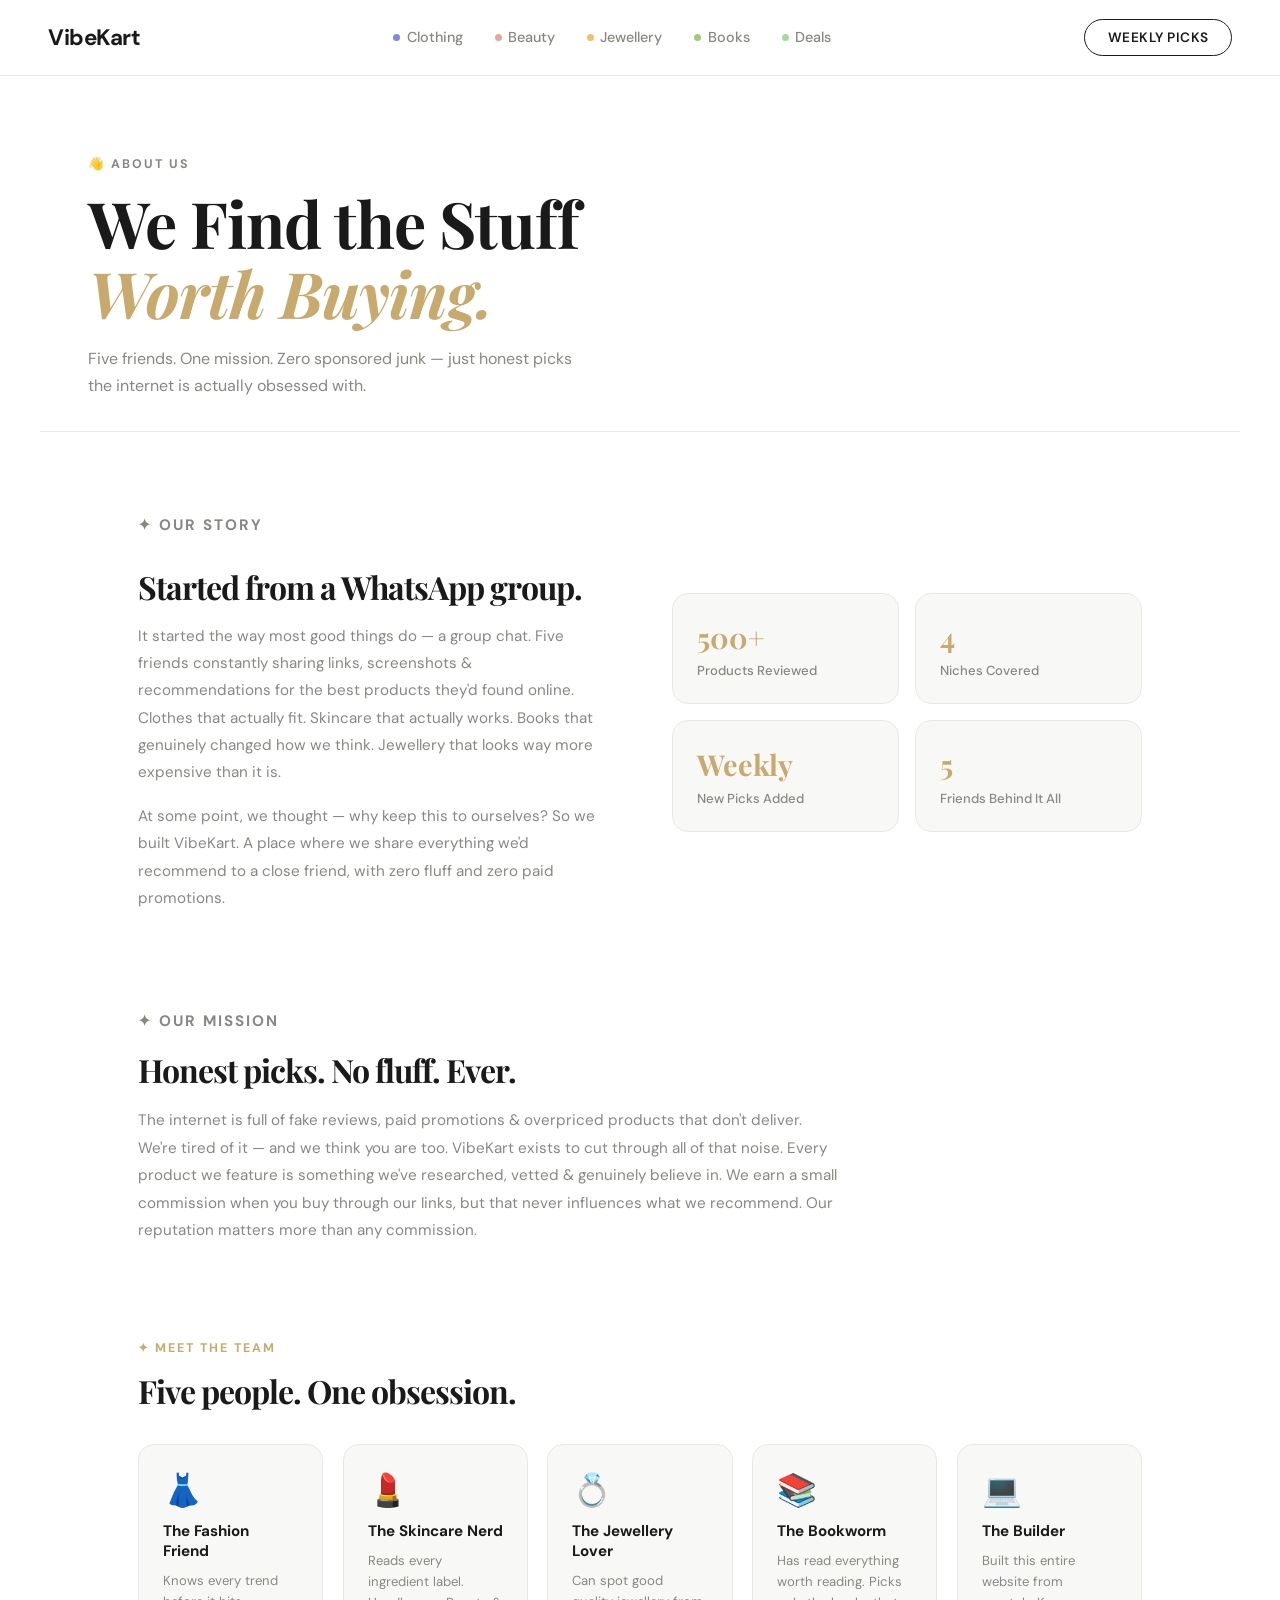
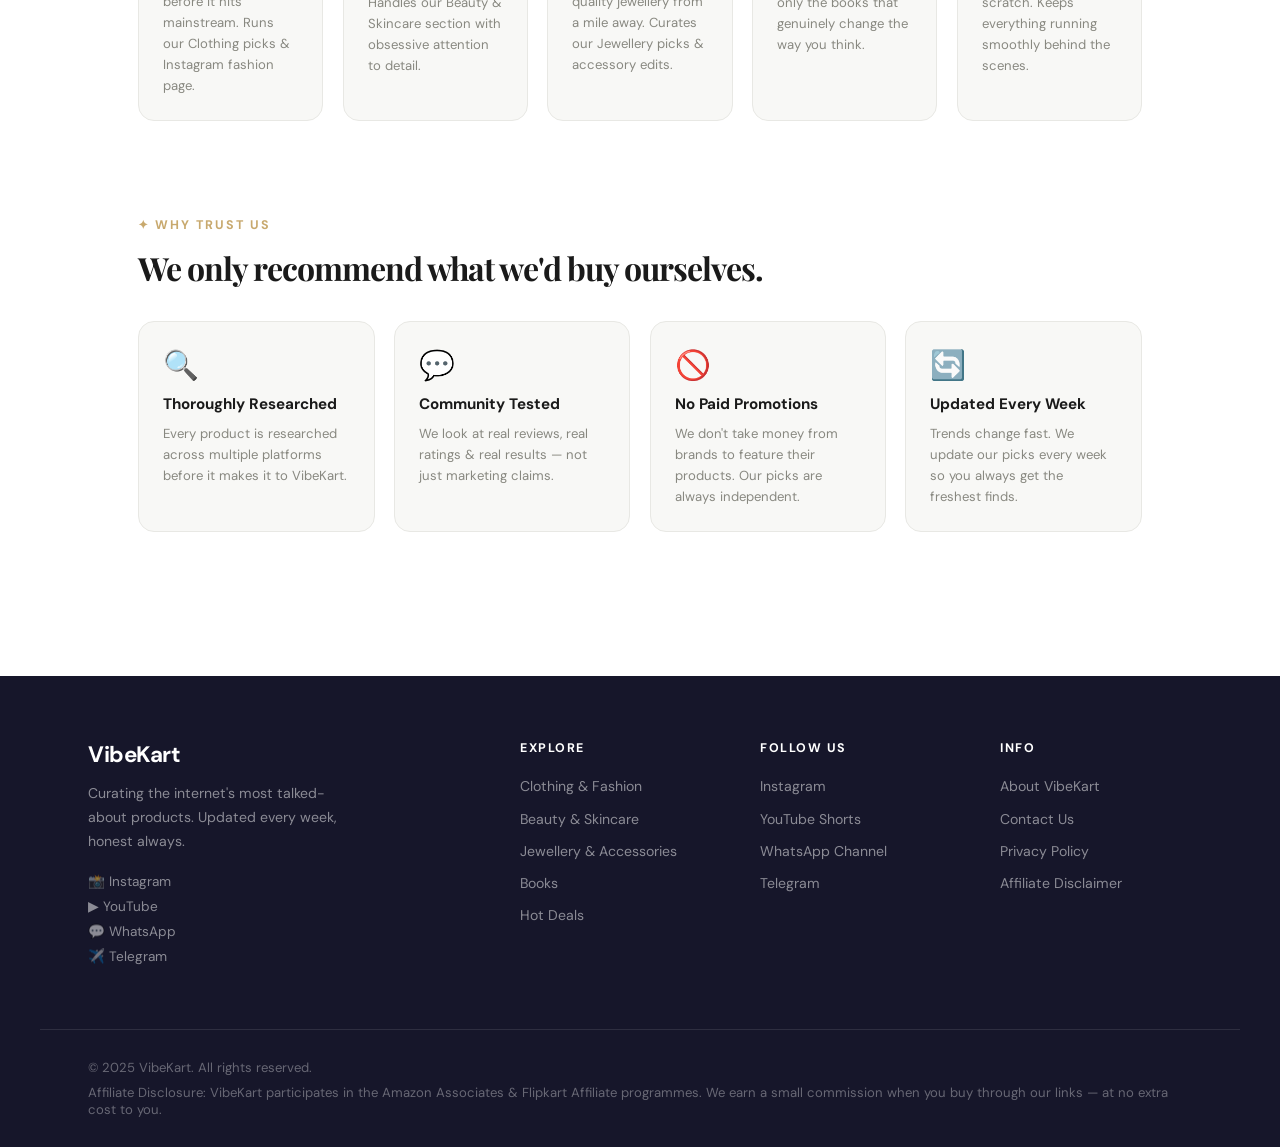
==== about.html @ 8197e255 "Add files via upload" ====
<!DOCTYPE html>
<html lang="en">
<head>
  <meta charset="UTF-8" />
  <meta name="viewport" content="width=device-width, initial-scale=1.0"/>
  <title>About Us – VibeKart</title>
  <link rel="preconnect" href="https://fonts.googleapis.com">
  <link href="https://fonts.googleapis.com/css2?family=Playfair+Display:ital,wght@0,700;1,700&family=DM+Sans:wght@400;500;600&display=swap" rel="stylesheet">
  <link rel="stylesheet" href="style.css" />
</head>
<body>

  <!-- ===== NAVBAR ===== -->
  <nav class="navbar">
    <a href="index.html" class="logo">VibeKart</a>
    <ul class="nav-links">
      <li><a href="clothing.html">Clothing</a></li>
      <li><a href="beauty.html">Beauty</a></li>
      <li><a href="jewellery.html">Jewellery</a></li>
      <li><a href="books.html">Books</a></li>
      <li><a href="deals.html">Deals</a></li>
    </ul>
    <a href="deals.html" class="nav-cta">Weekly Picks</a>
  </nav>
  <!-- ===== END NAVBAR ===== -->

  <!-- ===== PAGE HEADER ===== -->
  <div class="page-header">
    <p class="page-header-tag">👋 About Us</p>
    <h1>We Find the Stuff<br/> <em>Worth Buying.</em></h1>
    <p class="page-header-sub">Five friends. One mission. Zero sponsored junk — just honest picks the internet is actually obsessed with.</p>
  </div>
  <!-- ===== END PAGE HEADER ===== -->

  <!-- ===== ABOUT CONTENT ===== -->
  <section class="about-section">

    <!-- Our Story -->
    <div class="about-block">
      <div class="about-text">
        <p class="about-tag">✦ Our Story</p>
        <h2>Started from a WhatsApp group.</h2>
        <p>It started the way most good things do — a group chat. Five friends constantly sharing links, screenshots & recommendations for the best products they'd found online. Clothes that actually fit. Skincare that actually works. Books that genuinely changed how we think. Jewellery that looks way more expensive than it is.</p>
        <p>At some point, we thought — why keep this to ourselves? So we built VibeKart. A place where we share everything we'd recommend to a close friend, with zero fluff and zero paid promotions.</p>
      </div>
      <div class="about-visual">
        <div class="about-card-stack">
          <div class="about-stat-card">
            <span class="about-stat-num">500+</span>
            <span class="about-stat-label">Products Reviewed</span>
          </div>
          <div class="about-stat-card">
            <span class="about-stat-num">4</span>
            <span class="about-stat-label">Niches Covered</span>
          </div>
          <div class="about-stat-card">
            <span class="about-stat-num">Weekly</span>
            <span class="about-stat-label">New Picks Added</span>
          </div>
          <div class="about-stat-card">
            <span class="about-stat-num">5</span>
            <span class="about-stat-label">Friends Behind It All</span>
          </div>
        </div>
      </div>
    </div>

    <!-- Our Mission -->
    <div class="about-mission">
      <p class="about-tag">✦ Our Mission</p>
      <h2>Honest picks. No fluff. Ever.</h2>
      <p>The internet is full of fake reviews, paid promotions & overpriced products that don't deliver. We're tired of it — and we think you are too. VibeKart exists to cut through all of that noise. Every product we feature is something we've researched, vetted & genuinely believe in. We earn a small commission when you buy through our links, but that never influences what we recommend. Our reputation matters more than any commission.</p>
    </div>

    <!-- Meet the Team -->
    <div class="about-team-section">
      <p class="about-tag">✦ Meet the Team</p>
      <h2>Five people. One obsession.</h2>
      <div class="team-grid">
        <div class="team-card">
          <div class="team-avatar">👗</div>
          <h3>The Fashion Friend</h3>
          <p>Knows every trend before it hits mainstream. Runs our Clothing picks & Instagram fashion page.</p>
        </div>
        <div class="team-card">
          <div class="team-avatar">💄</div>
          <h3>The Skincare Nerd</h3>
          <p>Reads every ingredient label. Handles our Beauty & Skincare section with obsessive attention to detail.</p>
        </div>
        <div class="team-card">
          <div class="team-avatar">💍</div>
          <h3>The Jewellery Lover</h3>
          <p>Can spot good quality jewellery from a mile away. Curates our Jewellery picks & accessory edits.</p>
        </div>
        <div class="team-card">
          <div class="team-avatar">📚</div>
          <h3>The Bookworm</h3>
          <p>Has read everything worth reading. Picks only the books that genuinely change the way you think.</p>
        </div>
        <div class="team-card">
          <div class="team-avatar">💻</div>
          <h3>The Builder</h3>
          <p>Built this entire website from scratch. Keeps everything running smoothly behind the scenes.</p>
        </div>
      </div>
    </div>

    <!-- Why Trust Us -->
    <div class="about-trust">
      <p class="about-tag">✦ Why Trust Us</p>
      <h2>We only recommend what we'd buy ourselves.</h2>
      <div class="trust-grid">
        <div class="trust-card">
          <span class="trust-icon">🔍</span>
          <h4>Thoroughly Researched</h4>
          <p>Every product is researched across multiple platforms before it makes it to VibeKart.</p>
        </div>
        <div class="trust-card">
          <span class="trust-icon">💬</span>
          <h4>Community Tested</h4>
          <p>We look at real reviews, real ratings & real results — not just marketing claims.</p>
        </div>
        <div class="trust-card">
          <span class="trust-icon">🚫</span>
          <h4>No Paid Promotions</h4>
          <p>We don't take money from brands to feature their products. Our picks are always independent.</p>
        </div>
        <div class="trust-card">
          <span class="trust-icon">🔄</span>
          <h4>Updated Every Week</h4>
          <p>Trends change fast. We update our picks every week so you always get the freshest finds.</p>
        </div>
      </div>
    </div>

  </section>
  <!-- ===== END ABOUT CONTENT ===== -->

  <!-- ===== FOOTER ===== -->
  <footer class="footer">
    <div class="footer-top">
      <div class="footer-brand">
        <a href="index.html" class="logo">VibeKart</a>
        <p class="footer-tagline">Curating the internet's most talked-about products. Updated every week, honest always.</p>
        <div class="footer-socials">
          <a href="#">📸 Instagram</a>
          <a href="#">▶ YouTube</a>
          <a href="#">💬 WhatsApp</a>
          <a href="#">✈️ Telegram</a>
        </div>
      </div>
      <div class="footer-col">
        <h4>Explore</h4>
        <ul>
          <li><a href="clothing.html">Clothing & Fashion</a></li>
          <li><a href="beauty.html">Beauty & Skincare</a></li>
          <li><a href="jewellery.html">Jewellery & Accessories</a></li>
          <li><a href="books.html">Books</a></li>
          <li><a href="deals.html">Hot Deals</a></li>
        </ul>
      </div>
      <div class="footer-col">
        <h4>Follow Us</h4>
        <ul>
          <li><a href="#">Instagram</a></li>
          <li><a href="#">YouTube Shorts</a></li>
          <li><a href="#">WhatsApp Channel</a></li>
          <li><a href="#">Telegram</a></li>
        </ul>
      </div>
      <div class="footer-col">
        <h4>Info</h4>
        <ul>
          <li><a href="about.html">About VibeKart</a></li>
          <li><a href="contact.html">Contact Us</a></li>
          <li><a href="privacy-policy.html">Privacy Policy</a></li>
          <li><a href="affiliate-disclaimer.html">Affiliate Disclaimer</a></li>
        </ul>
      </div>
    </div>
    <div class="footer-bottom">
      <p>© 2025 VibeKart. All rights reserved.</p>
      <p class="footer-disclosure">Affiliate Disclosure: VibeKart participates in the Amazon Associates & Flipkart Affiliate programmes. We earn a small commission when you buy through our links — at no extra cost to you.</p>
    </div>
  </footer>
  <!-- ===== END FOOTER ===== -->

  <script src="script.js"></script>
</body>
</html>
---- style.css ----
@import url('https://fonts.googleapis.com/css2?family=Playfair+Display:ital,wght@0,700;1,700&family=DM+Sans:wght@400;500;600&display=swap');
/* ===== RESET & BASE ===== */
*, *::before, *::after {
  box-sizing: border-box;
  margin: 0;
  padding: 0;
}

:root {
  --bg: #ffffff;
  --surface: #f8f8f6;
  --card: #ffffff;
  --border: #e8e8e4;
  --accent: #c8a96e;
  --text: #1a1a1a;
  --muted: #888880;
  --dark: #16162a;
}

body {
  background: var(--bg);
  color: var(--text);
  font-family: 'DM Sans', sans-serif;
  min-height: 100vh;
  overflow-x: hidden;
}

/* ===== NAVBAR ===== */
.navbar {
  position: sticky;
  top: 0;
  z-index: 100;
  display: flex;
  align-items: center;
  justify-content: space-between;
  padding: 1.2rem 3rem;
  background: rgba(255,255,255,0.92);
  backdrop-filter: blur(20px);
  border-bottom: 1px solid var(--border);
}

.logo {
  font-size: 1.4rem;
  font-weight: 700;
  text-decoration: none;
  color: var(--text);
  letter-spacing: -0.5px;
}

.nav-links {
  display: flex;
  gap: 2rem;
  list-style: none;
  align-items: center;
}

.nav-links a {
  color: var(--muted);
  text-decoration: none;
  font-size: 0.9rem;
  font-weight: 500;
  transition: color 0.2s;
  display: flex;
  align-items: center;
  gap: 0.4rem;
}

.nav-links a::before {
  content: '';
  width: 7px;
  height: 7px;
  border-radius: 50%;
  display: inline-block;
}

.nav-links li:nth-child(1) a::before { background: #7b8cde; }
.nav-links li:nth-child(2) a::before { background: #e8a598; }
.nav-links li:nth-child(3) a::before { background: #f0c070; }
.nav-links li:nth-child(4) a::before { background: #a0c880; }
.nav-links li:nth-child(5) a::before { background: #a8d898; }

.nav-links a:hover { color: var(--text); }

.nav-cta {
  background: transparent;
  color: var(--text);
  padding: 0.55rem 1.4rem;
  border-radius: 50px;
  font-weight: 600;
  font-size: 0.85rem;
  text-decoration: none;
  border: 1.5px solid var(--text);
  letter-spacing: 0.5px;
  text-transform: uppercase;
  transition: background 0.2s, color 0.2s;
}

.nav-cta:hover {
  background: var(--text);
  color: white;
}
/* ===== HERO ===== */
.hero {
  display: flex;
  align-items: center;
  justify-content: space-between;
  gap: 3rem;
  padding: 6rem 4rem;
  max-width: 1200px;
  margin: 0 auto;
  min-height: 85vh;
}

/* Left */
.hero-left {
  flex: 1;
  display: flex;
  flex-direction: column;
  gap: 1.4rem;
  max-width: 560px;
}

.hero-tag {
  font-size: 0.82rem;
  font-weight: 600;
  letter-spacing: 2px;
  text-transform: uppercase;
  color: var(--muted);
}

.hero h1 {
  font-family: 'Playfair Display', serif;
  font-size: clamp(2.6rem, 5vw, 4.2rem);
  font-weight: 700;
  line-height: 1.1;
  letter-spacing: -1px;
  color: var(--text);
}

.hero h1 em {
  font-style: italic;
  color: var(--accent);
}

.hero-sub {
  color: var(--muted);
  font-size: 1rem;
  line-height: 1.75;
  max-width: 440px;
}

/* Buttons */
.hero-btns {
  display: flex;
  gap: 1rem;
  flex-wrap: wrap;
  margin-top: 0.5rem;
}

.btn-primary {
  background: var(--text);
  color: white;
  padding: 0.85rem 1.8rem;
  border-radius: 50px;
  font-weight: 600;
  font-size: 0.95rem;
  text-decoration: none;
  transition: opacity 0.2s, transform 0.2s;
}

.btn-primary:hover {
  opacity: 0.85;
  transform: translateY(-2px);
}

.btn-secondary {
  background: transparent;
  color: var(--text);
  padding: 0.85rem 1.8rem;
  border-radius: 50px;
  font-weight: 600;
  font-size: 0.95rem;
  text-decoration: none;
  border: 1.5px solid var(--border);
  transition: border-color 0.2s, transform 0.2s;
}

.btn-secondary:hover {
  border-color: var(--text);
  transform: translateY(-2px);
}

.hero-note {
  color: var(--muted);
  font-size: 0.82rem;
}

/* Right — Cards Grid */
.hero-right {
  flex: 1;
  display: grid;
  grid-template-columns: 1fr 1fr;
  gap: 1rem;
  max-width: 480px;
}

.hero-card {
  background: var(--surface);
  border: 1px solid var(--border);
  border-radius: 16px;
  padding: 1.6rem 1.4rem;
  display: flex;
  flex-direction: column;
  gap: 0.5rem;
  transition: transform 0.2s, box-shadow 0.2s;
  cursor: default;
}

.hero-card:hover {
  transform: translateY(-4px);
  box-shadow: 0 12px 30px rgba(0,0,0,0.07);
}

.hero-card-icon {
  font-size: 1.8rem;
}

.hero-card-name {
  font-size: 0.9rem;
  font-weight: 600;
  color: var(--text);
  line-height: 1.3;
}

.hero-card-price {
  font-size: 0.88rem;
  font-weight: 600;
  color: var(--accent);
}
/* ===== TICKER ===== */
.ticker-wrap {
  background: var(--dark);
  overflow: hidden;
  padding: 1rem 0;
  width: 100%;
}

.ticker-track {
  display: flex;
  gap: 1.5rem;
  align-items: center;
  white-space: nowrap;
  animation: ticker 25s linear infinite;
  width: max-content;
}

.ticker-track span {
  font-size: 0.82rem;
  font-weight: 500;
  color: rgba(255,255,255,0.75);
  letter-spacing: 0.5px;
}

.ticker-track .dot {
  color: rgba(255,255,255,0.3);
}

@keyframes ticker {
  from { transform: translateX(0); }
  to   { transform: translateX(-50%); }
}
/* ===== PRODUCT SECTIONS ===== */
.product-section {
  max-width: 1200px;
  margin: 0 auto;
  padding: 5rem 3rem;
  border-top: 1px solid var(--border);
}

.section-header {
  display: flex;
  align-items: flex-end;
  justify-content: space-between;
  margin-bottom: 2.5rem;
  gap: 1rem;
}

.section-header-left {
  display: flex;
  flex-direction: column;
  gap: 0.4rem;
}

.section-tag {
  font-size: 0.78rem;
  font-weight: 700;
  text-transform: uppercase;
  letter-spacing: 2px;
  color: var(--muted);
}

.section-header h2 {
  font-family: 'Playfair Display', serif;
  font-size: 2.4rem;
  font-weight: 700;
  letter-spacing: -1px;
  color: var(--text);
}

.section-desc {
  color: var(--muted);
  font-size: 0.92rem;
  max-width: 440px;
  line-height: 1.6;
}

.view-all {
  color: var(--text);
  text-decoration: none;
  font-size: 0.88rem;
  font-weight: 600;
  border: 1.5px solid var(--border);
  padding: 0.5rem 1.2rem;
  border-radius: 50px;
  white-space: nowrap;
  transition: border-color 0.2s, transform 0.2s;
}

.view-all:hover {
  border-color: var(--text);
  transform: translateY(-2px);
}

/* Products Grid */
.products-grid {
  display: grid;
  grid-template-columns: repeat(auto-fit, minmax(300px, 1fr));
  gap: 1.5rem;
}

/* Product Card */
.product-card {
  background: var(--card);
  border: 1px solid var(--border);
  border-radius: 16px;
  padding: 1.6rem;
  display: flex;
  flex-direction: column;
  gap: 0.8rem;
  transition: transform 0.2s, box-shadow 0.2s;
}

.product-card:hover {
  transform: translateY(-4px);
  box-shadow: 0 16px 40px rgba(0,0,0,0.08);
}

.product-badges {
  display: flex;
  gap: 0.5rem;
}

.badge {
  font-size: 0.72rem;
  font-weight: 700;
  padding: 0.25rem 0.7rem;
  border-radius: 50px;
  text-transform: uppercase;
  letter-spacing: 0.5px;
}

.badge-category { background: #f0f0ee; color: var(--muted); }
.badge-viral    { background: #fff0f5; color: #e05580; }
.badge-hot      { background: #fff5ec; color: #e07830; }
.badge-new      { background: #f0f8f0; color: #40a060; }
.badge-deal     { background: #f0f4ff; color: #4060d0; }

.product-icon {
  font-size: 2rem;
  margin-top: 0.4rem;
}

.product-name {
  font-size: 1rem;
  font-weight: 700;
  color: var(--text);
  line-height: 1.3;
}

.product-desc {
  font-size: 0.88rem;
  color: var(--muted);
  line-height: 1.65;
  flex: 1;
}

.product-footer {
  display: flex;
  align-items: center;
  justify-content: space-between;
  margin-top: 0.4rem;
}

.product-pricing {
  display: flex;
  align-items: center;
  gap: 0.6rem;
}

.product-price {
  font-size: 1.1rem;
  font-weight: 700;
  color: var(--accent);
}

.product-mrp {
  font-size: 0.85rem;
  color: var(--muted);
  text-decoration: line-through;
}

.product-platform {
  font-size: 0.72rem;
  font-weight: 700;
  padding: 0.25rem 0.7rem;
  border-radius: 50px;
  text-transform: uppercase;
  letter-spacing: 0.5px;
}

.amazon  { background: #fff8ec; color: #e07800; }
.flipkart { background: #ecf4ff; color: #2874f0; }
.myntra  { background: #fff0f5; color: #e0406a; }
.nykaa   { background: #fff0f8; color: #d0407a; }

.buy-btn {
  display: block;
  text-align: center;
  background: var(--text);
  color: white;
  padding: 0.7rem;
  border-radius: 10px;
  font-weight: 600;
  font-size: 0.9rem;
  text-decoration: none;
  transition: opacity 0.2s, transform 0.2s;
  margin-top: 0.4rem;
}

.buy-btn:hover {
  opacity: 0.85;
  transform: translateY(-1px);
}
/* ===== FOOTER ===== */
.footer {
  background: var(--dark);
  color: rgba(255,255,255,0.75);
  margin-top: 5rem;
}

.footer-top {
  max-width: 1200px;
  margin: 0 auto;
  padding: 4rem 3rem;
  display: grid;
  grid-template-columns: 2fr 1fr 1fr 1fr;
  gap: 3rem;
}

.footer-brand .logo {
  font-size: 1.4rem;
  font-weight: 700;
  color: white;
  -webkit-text-fill-color: white;
  background: none;
  text-decoration: none;
}

.footer-tagline {
  font-size: 0.88rem;
  line-height: 1.7;
  margin-top: 0.8rem;
  color: rgba(255,255,255,0.5);
  max-width: 260px;
}

.footer-socials {
  display: flex;
  flex-direction: column;
  gap: 0.5rem;
  margin-top: 1.2rem;
}

.footer-socials a {
  color: rgba(255,255,255,0.5);
  text-decoration: none;
  font-size: 0.85rem;
  transition: color 0.2s;
}

.footer-socials a:hover { color: white; }

.footer-col h4 {
  font-size: 0.78rem;
  font-weight: 700;
  text-transform: uppercase;
  letter-spacing: 1.5px;
  color: white;
  margin-bottom: 1.2rem;
}

.footer-col ul {
  list-style: none;
  display: flex;
  flex-direction: column;
  gap: 0.7rem;
}

.footer-col ul a {
  color: rgba(255,255,255,0.5);
  text-decoration: none;
  font-size: 0.88rem;
  transition: color 0.2s;
}

.footer-col ul a:hover { color: white; }

.footer-bottom {
  border-top: 1px solid rgba(255,255,255,0.1);
  padding: 1.8rem 3rem;
  max-width: 1200px;
  margin: 0 auto;
  display: flex;
  flex-direction: column;
  gap: 0.5rem;
}

.footer-bottom p {
  font-size: 0.82rem;
  color: rgba(255,255,255,0.35);
}
/* ===== PAGE HEADER ===== */
.page-header {
  max-width: 1200px;
  margin: 0 auto;
  padding: 5rem 3rem 2rem;
  border-bottom: 1px solid var(--border);
  margin-bottom: 1rem;
}

.page-header-tag {
  font-size: 0.78rem;
  font-weight: 700;
  text-transform: uppercase;
  letter-spacing: 2px;
  color: var(--muted);
  margin-bottom: 1rem;
}

.page-header h1 {
  font-family: 'Playfair Display', serif;
  font-size: clamp(2.4rem, 5vw, 4rem);
  font-weight: 700;
  line-height: 1.1;
  letter-spacing: -1px;
  color: var(--text);
  margin-bottom: 1rem;
}

.page-header h1 em {
  font-style: italic;
  color: var(--accent);
}

.page-header-sub {
  color: var(--muted);
  font-size: 1rem;
  line-height: 1.7;
  max-width: 500px;
}
/* ===== ABOUT PAGE ===== */
.about-section {
  max-width: 1100px;
  margin: 0 auto;
  padding: 4rem 3rem;
  display: flex;
  flex-direction: column;
  gap: 6rem;
}

.about-tag {
  font-size: 0.78rem;
  font-weight: 700;
  text-transform: uppercase;
  letter-spacing: 2px;
  color: var(--accent);
  margin-bottom: 0.8rem;
}

/* Story Block */
.about-block {
  display: grid;
  grid-template-columns: 1fr 1fr;
  gap: 4rem;
  align-items: center;
}

.about-text {
  display: flex;
  flex-direction: column;
  gap: 1rem;
}

.about-text h2 {
  font-family: 'Playfair Display', serif;
  font-size: 2rem;
  font-weight: 700;
  letter-spacing: -1px;
  line-height: 1.2;
}

.about-text p {
  color: var(--muted);
  font-size: 0.95rem;
  line-height: 1.8;
}

.about-card-stack {
  display: grid;
  grid-template-columns: 1fr 1fr;
  gap: 1rem;
}

.about-stat-card {
  background: var(--surface);
  border: 1px solid var(--border);
  border-radius: 16px;
  padding: 1.5rem;
  display: flex;
  flex-direction: column;
  gap: 0.4rem;
}

.about-stat-num {
  font-family: 'Playfair Display', serif;
  font-size: 1.8rem;
  font-weight: 700;
  color: var(--accent);
}

.about-stat-label {
  font-size: 0.82rem;
  color: var(--muted);
  font-weight: 500;
}

/* Mission */
.about-mission {
  max-width: 700px;
}

.about-mission h2 {
  font-family: 'Playfair Display', serif;
  font-size: 2rem;
  font-weight: 700;
  letter-spacing: -1px;
  margin-bottom: 1rem;
}

.about-mission p {
  color: var(--muted);
  font-size: 0.95rem;
  line-height: 1.8;
}

/* Team */
.about-team-section h2 {
  font-family: 'Playfair Display', serif;
  font-size: 2rem;
  font-weight: 700;
  letter-spacing: -1px;
  margin-bottom: 2rem;
}

.team-grid {
  display: grid;
  grid-template-columns: repeat(auto-fit, minmax(180px, 1fr));
  gap: 1.2rem;
}

.team-card {
  background: var(--surface);
  border: 1px solid var(--border);
  border-radius: 16px;
  padding: 1.5rem;
  display: flex;
  flex-direction: column;
  gap: 0.6rem;
  transition: transform 0.2s, box-shadow 0.2s;
}

.team-card:hover {
  transform: translateY(-4px);
  box-shadow: 0 12px 30px rgba(0,0,0,0.07);
}

.team-avatar {
  font-size: 2rem;
}

.team-card h3 {
  font-size: 0.95rem;
  font-weight: 700;
  color: var(--text);
}

.team-card p {
  font-size: 0.82rem;
  color: var(--muted);
  line-height: 1.6;
}

/* Trust */
.about-trust h2 {
  font-family: 'Playfair Display', serif;
  font-size: 2rem;
  font-weight: 700;
  letter-spacing: -1px;
  margin-bottom: 2rem;
}

.trust-grid {
  display: grid;
  grid-template-columns: repeat(auto-fit, minmax(220px, 1fr));
  gap: 1.2rem;
}

.trust-card {
  background: var(--surface);
  border: 1px solid var(--border);
  border-radius: 16px;
  padding: 1.5rem;
  display: flex;
  flex-direction: column;
  gap: 0.6rem;
  transition: transform 0.2s, box-shadow 0.2s;
}

.trust-card:hover {
  transform: translateY(-4px);
  box-shadow: 0 12px 30px rgba(0,0,0,0.07);
}

.trust-icon { font-size: 1.8rem; }

.trust-card h4 {
  font-size: 0.95rem;
  font-weight: 700;
  color: var(--text);
}

.trust-card p {
  font-size: 0.82rem;
  color: var(--muted);
  line-height: 1.6;
}
/* ===== CONTACT PAGE ===== */
.contact-section {
  max-width: 1100px;
  margin: 0 auto;
  padding: 4rem 3rem;
}

.contact-grid {
  display: grid;
  grid-template-columns: 1fr 1fr;
  gap: 4rem;
  align-items: start;
}

.contact-block {
  display: flex;
  flex-direction: column;
  gap: 0.8rem;
  margin-bottom: 2rem;
}

.contact-block h2 {
  font-family: 'Playfair Display', serif;
  font-size: 1.8rem;
  font-weight: 700;
  letter-spacing: -1px;
}

.contact-sub {
  color: var(--muted);
  font-size: 0.95rem;
  line-height: 1.75;
}

.contact-cards {
  display: flex;
  flex-direction: column;
  gap: 1rem;
  margin-bottom: 2rem;
}

.contact-card {
  display: flex;
  align-items: center;
  gap: 1rem;
  background: var(--surface);
  border: 1px solid var(--border);
  border-radius: 14px;
  padding: 1rem 1.2rem;
  transition: transform 0.2s, box-shadow 0.2s;
}

.contact-card:hover {
  transform: translateY(-2px);
  box-shadow: 0 8px 20px rgba(0,0,0,0.06);
}

.contact-icon { font-size: 1.5rem; }

.contact-card h4 {
  font-size: 0.88rem;
  font-weight: 700;
  color: var(--text);
  margin-bottom: 0.2rem;
}

.contact-card p {
  font-size: 0.82rem;
  color: var(--muted);
}

.contact-note {
  background: #fff8ec;
  border: 1px solid #f0d8a0;
  border-radius: 12px;
  padding: 1rem 1.2rem;
  font-size: 0.85rem;
  color: #886600;
  line-height: 1.6;
}

/* Form */
.contact-form-wrap {
  position: sticky;
  top: 100px;
}

.contact-form {
  background: var(--surface);
  border: 1px solid var(--border);
  border-radius: 20px;
  padding: 2rem;
  display: flex;
  flex-direction: column;
  gap: 1.2rem;
}

.form-group {
  display: flex;
  flex-direction: column;
  gap: 0.4rem;
}

.form-group label {
  font-size: 0.82rem;
  font-weight: 600;
  color: var(--text);
}

.form-group input,
.form-group select,
.form-group textarea {
  background: white;
  border: 1px solid var(--border);
  border-radius: 10px;
  padding: 0.75rem 1rem;
  font-size: 0.9rem;
  font-family: 'DM Sans', sans-serif;
  color: var(--text);
  outline: none;
  transition: border-color 0.2s;
  resize: none;
}

.form-group input:focus,
.form-group select:focus,
.form-group textarea:focus {
  border-color: var(--accent);
}

.form-submit {
  background: var(--text);
  color: white;
  border: none;
  padding: 0.9rem;
  border-radius: 10px;
  font-size: 0.95rem;
  font-weight: 600;
  font-family: 'DM Sans', sans-serif;
  cursor: pointer;
  transition: opacity 0.2s, transform 0.2s;
}

.form-submit:hover {
  opacity: 0.85;
  transform: translateY(-1px);
}

.form-note {
  text-align: center;
  font-size: 0.8rem;
  color: var(--muted);
}
/* ===== LEGAL PAGES (Privacy & Disclaimer) ===== */
.legal-section {
  max-width: 800px;
  margin: 0 auto;
  padding: 4rem 3rem;
}

.legal-content {
  display: flex;
  flex-direction: column;
  gap: 2.5rem;
}

.legal-block h3 {
  font-size: 1.1rem;
  font-weight: 700;
  color: var(--text);
  margin-bottom: 0.8rem;
}

.legal-block p {
  color: var(--muted);
  font-size: 0.92rem;
  line-height: 1.8;
  margin-bottom: 0.6rem;
}

.legal-block ul {
  list-style: disc;
  padding-left: 1.5rem;
  display: flex;
  flex-direction: column;
  gap: 0.4rem;
  margin: 0.6rem 0;
}

.legal-block ul li {
  color: var(--muted);
  font-size: 0.92rem;
  line-height: 1.7;
}

.legal-block a {
  color: var(--accent);
  text-decoration: underline;
}

.legal-block strong {
  color: var(--text);
  font-weight: 600;
}
/* ===== DISCLAIMER HIGHLIGHT BOX ===== */
.disclaimer-highlight {
  display: flex;
  align-items: flex-start;
  gap: 1rem;
  background: #f0fff4;
  border: 1px solid #a8ddb8;
  border-radius: 14px;
  padding: 1.5rem;
}

.disclaimer-highlight-icon {
  font-size: 1.8rem;
  flex-shrink: 0;
}

.disclaimer-highlight h4 {
  font-size: 1rem;
  font-weight: 700;
  color: var(--text);
  margin-bottom: 0.4rem;
}

.disclaimer-highlight p {
  font-size: 0.88rem;
  color: #3a6b4a;
  line-height: 1.7;
}
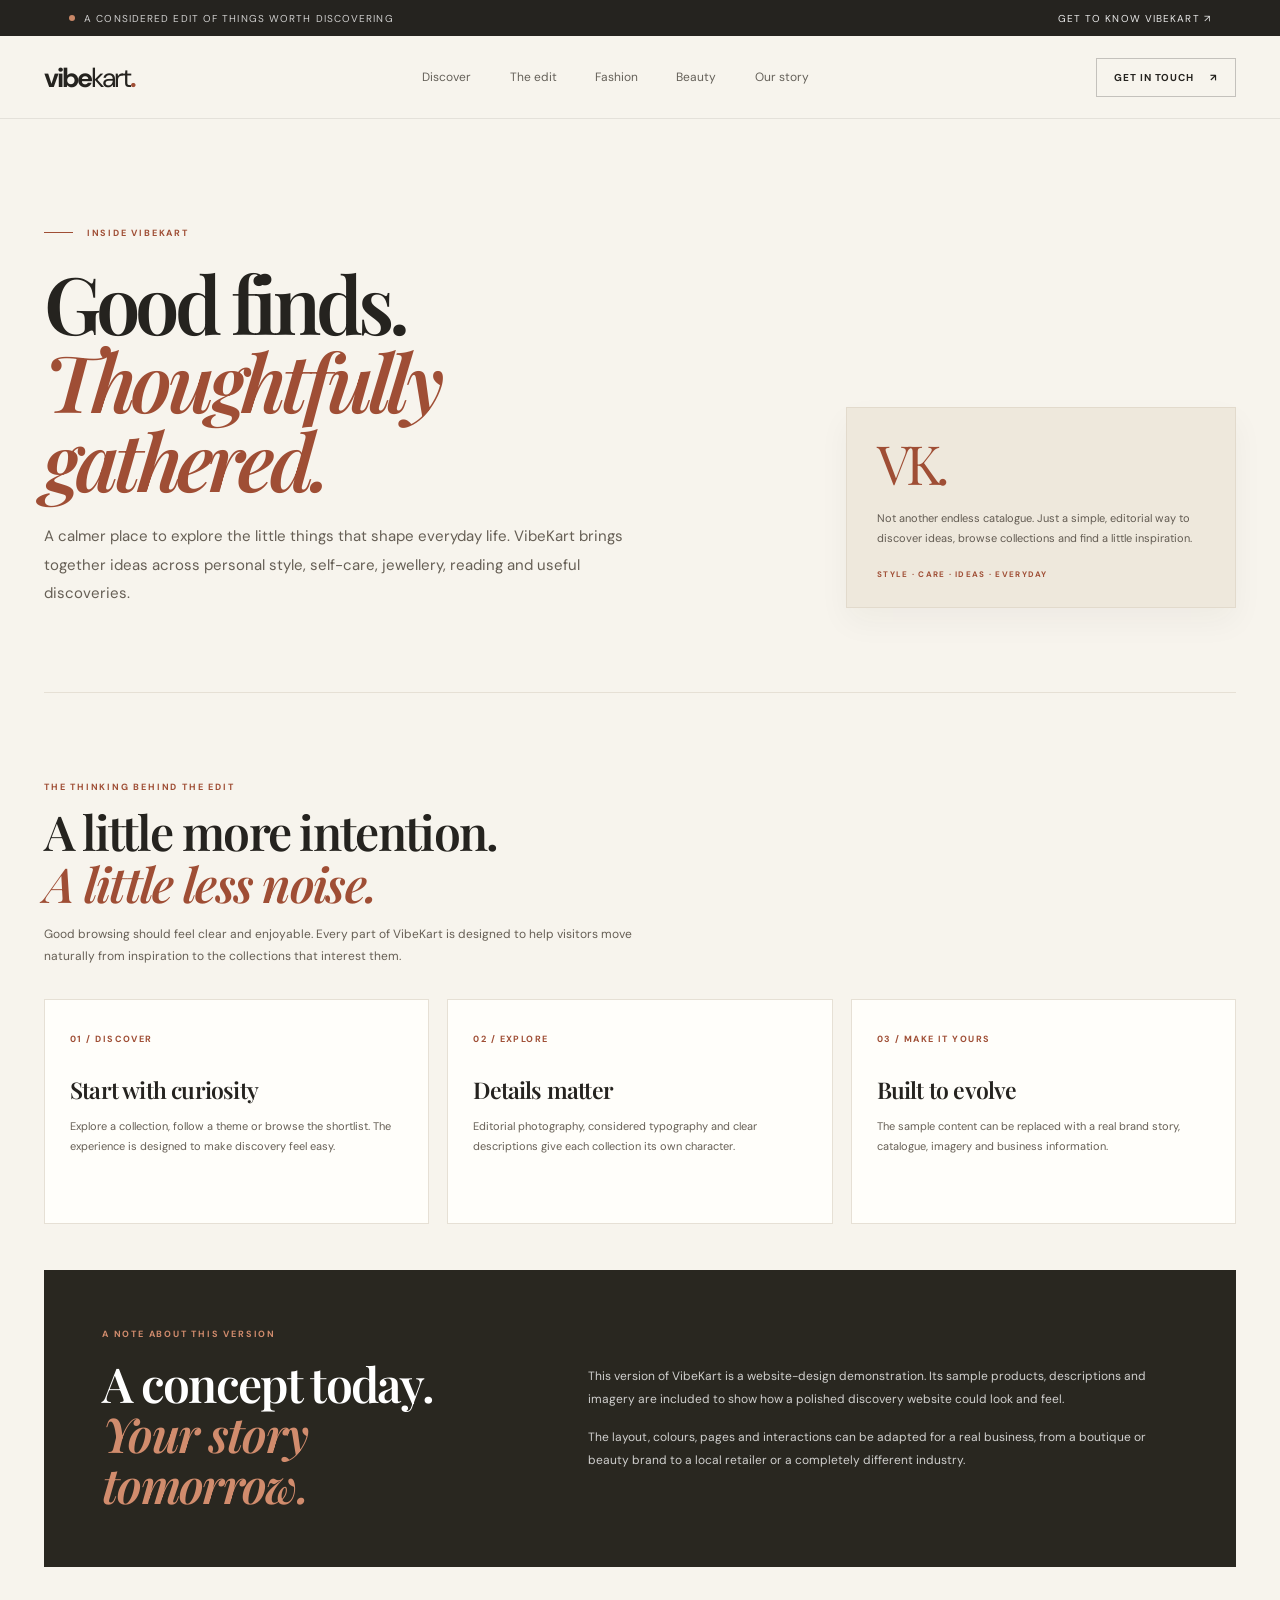
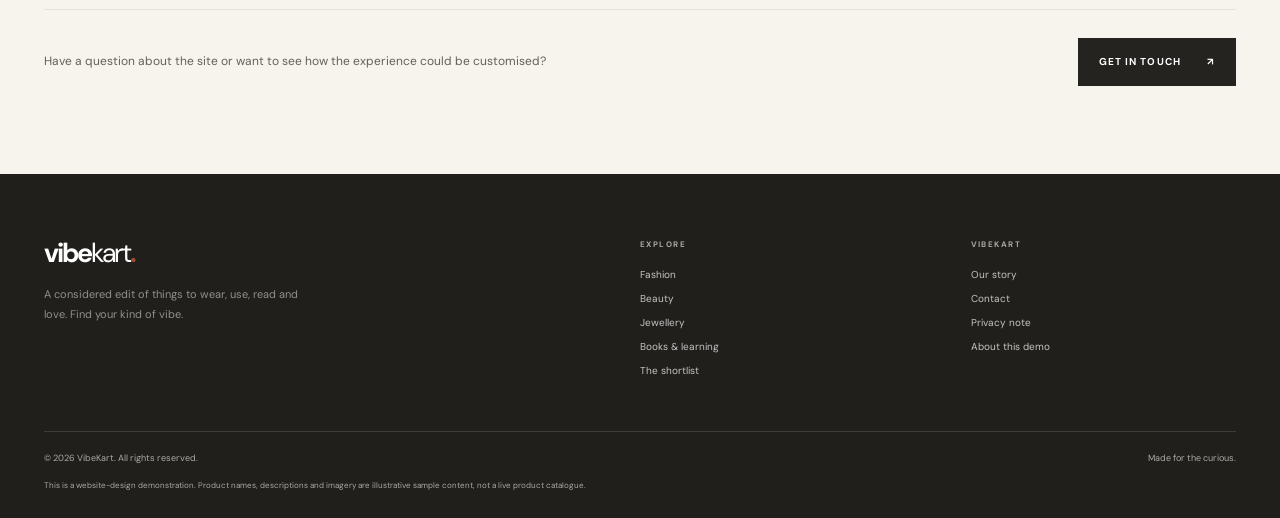
==== commit 557e4dcb: "Polish VibeKart portfolio demo pages" ====
--- a/about.html
+++ b/about.html
@@ -1,190 +1,92 @@
-<!DOCTYPE html>
-<html lang="en">
-<head>
-  <meta charset="UTF-8" />
-  <meta name="viewport" content="width=device-width, initial-scale=1.0"/>
-  <title>About Us – VibeKart</title>
-  <link rel="preconnect" href="https://fonts.googleapis.com">
-  <link href="https://fonts.googleapis.com/css2?family=Playfair+Display:ital,wght@0,700;1,700&family=DM+Sans:wght@400;500;600&display=swap" rel="stylesheet">
-  <link rel="stylesheet" href="style.css" />
-</head>
-<body>
-
-  <!-- ===== NAVBAR ===== -->
-  <nav class="navbar">
-    <a href="index.html" class="logo">VibeKart</a>
-    <ul class="nav-links">
-      <li><a href="clothing.html">Clothing</a></li>
-      <li><a href="beauty.html">Beauty</a></li>
-      <li><a href="jewellery.html">Jewellery</a></li>
-      <li><a href="books.html">Books</a></li>
-      <li><a href="deals.html">Deals</a></li>
-    </ul>
-    <a href="deals.html" class="nav-cta">Weekly Picks</a>
-  </nav>
-  <!-- ===== END NAVBAR ===== -->
-
-  <!-- ===== PAGE HEADER ===== -->
-  <div class="page-header">
-    <p class="page-header-tag">👋 About Us</p>
-    <h1>We Find the Stuff<br/> <em>Worth Buying.</em></h1>
-    <p class="page-header-sub">Five friends. One mission. Zero sponsored junk — just honest picks the internet is actually obsessed with.</p>
-  </div>
-  <!-- ===== END PAGE HEADER ===== -->
-
-  <!-- ===== ABOUT CONTENT ===== -->
-  <section class="about-section">
-
-    <!-- Our Story -->
-    <div class="about-block">
-      <div class="about-text">
-        <p class="about-tag">✦ Our Story</p>
-        <h2>Started from a WhatsApp group.</h2>
-        <p>It started the way most good things do — a group chat. Five friends constantly sharing links, screenshots & recommendations for the best products they'd found online. Clothes that actually fit. Skincare that actually works. Books that genuinely changed how we think. Jewellery that looks way more expensive than it is.</p>
-        <p>At some point, we thought — why keep this to ourselves? So we built VibeKart. A place where we share everything we'd recommend to a close friend, with zero fluff and zero paid promotions.</p>
-      </div>
-      <div class="about-visual">
-        <div class="about-card-stack">
-          <div class="about-stat-card">
-            <span class="about-stat-num">500+</span>
-            <span class="about-stat-label">Products Reviewed</span>
-          </div>
-          <div class="about-stat-card">
-            <span class="about-stat-num">4</span>
-            <span class="about-stat-label">Niches Covered</span>
-          </div>
-          <div class="about-stat-card">
-            <span class="about-stat-num">Weekly</span>
-            <span class="about-stat-label">New Picks Added</span>
-          </div>
-          <div class="about-stat-card">
-            <span class="about-stat-num">5</span>
-            <span class="about-stat-label">Friends Behind It All</span>
-          </div>
-        </div>
-      </div>
-    </div>
-
-    <!-- Our Mission -->
-    <div class="about-mission">
-      <p class="about-tag">✦ Our Mission</p>
-      <h2>Honest picks. No fluff. Ever.</h2>
-      <p>The internet is full of fake reviews, paid promotions & overpriced products that don't deliver. We're tired of it — and we think you are too. VibeKart exists to cut through all of that noise. Every product we feature is something we've researched, vetted & genuinely believe in. We earn a small commission when you buy through our links, but that never influences what we recommend. Our reputation matters more than any commission.</p>
-    </div>
-
-    <!-- Meet the Team -->
-    <div class="about-team-section">
-      <p class="about-tag">✦ Meet the Team</p>
-      <h2>Five people. One obsession.</h2>
-      <div class="team-grid">
-        <div class="team-card">
-          <div class="team-avatar">👗</div>
-          <h3>The Fashion Friend</h3>
-          <p>Knows every trend before it hits mainstream. Runs our Clothing picks & Instagram fashion page.</p>
-        </div>
-        <div class="team-card">
-          <div class="team-avatar">💄</div>
-          <h3>The Skincare Nerd</h3>
-          <p>Reads every ingredient label. Handles our Beauty & Skincare section with obsessive attention to detail.</p>
-        </div>
-        <div class="team-card">
-          <div class="team-avatar">💍</div>
-          <h3>The Jewellery Lover</h3>
-          <p>Can spot good quality jewellery from a mile away. Curates our Jewellery picks & accessory edits.</p>
-        </div>
-        <div class="team-card">
-          <div class="team-avatar">📚</div>
-          <h3>The Bookworm</h3>
-          <p>Has read everything worth reading. Picks only the books that genuinely change the way you think.</p>
-        </div>
-        <div class="team-card">
-          <div class="team-avatar">💻</div>
-          <h3>The Builder</h3>
-          <p>Built this entire website from scratch. Keeps everything running smoothly behind the scenes.</p>
-        </div>
-      </div>
-    </div>
-
-    <!-- Why Trust Us -->
-    <div class="about-trust">
-      <p class="about-tag">✦ Why Trust Us</p>
-      <h2>We only recommend what we'd buy ourselves.</h2>
-      <div class="trust-grid">
-        <div class="trust-card">
-          <span class="trust-icon">🔍</span>
-          <h4>Thoroughly Researched</h4>
-          <p>Every product is researched across multiple platforms before it makes it to VibeKart.</p>
-        </div>
-        <div class="trust-card">
-          <span class="trust-icon">💬</span>
-          <h4>Community Tested</h4>
-          <p>We look at real reviews, real ratings & real results — not just marketing claims.</p>
-        </div>
-        <div class="trust-card">
-          <span class="trust-icon">🚫</span>
-          <h4>No Paid Promotions</h4>
-          <p>We don't take money from brands to feature their products. Our picks are always independent.</p>
-        </div>
-        <div class="trust-card">
-          <span class="trust-icon">🔄</span>
-          <h4>Updated Every Week</h4>
-          <p>Trends change fast. We update our picks every week so you always get the freshest finds.</p>
-        </div>
-      </div>
-    </div>
-
-  </section>
-  <!-- ===== END ABOUT CONTENT ===== -->
-
-  <!-- ===== FOOTER ===== -->
-  <footer class="footer">
-    <div class="footer-top">
-      <div class="footer-brand">
-        <a href="index.html" class="logo">VibeKart</a>
-        <p class="footer-tagline">Curating the internet's most talked-about products. Updated every week, honest always.</p>
-        <div class="footer-socials">
-          <a href="#">📸 Instagram</a>
-          <a href="#">▶ YouTube</a>
-          <a href="#">💬 WhatsApp</a>
-          <a href="#">✈️ Telegram</a>
-        </div>
-      </div>
-      <div class="footer-col">
-        <h4>Explore</h4>
-        <ul>
-          <li><a href="clothing.html">Clothing & Fashion</a></li>
-          <li><a href="beauty.html">Beauty & Skincare</a></li>
-          <li><a href="jewellery.html">Jewellery & Accessories</a></li>
-          <li><a href="books.html">Books</a></li>
-          <li><a href="deals.html">Hot Deals</a></li>
-        </ul>
-      </div>
-      <div class="footer-col">
-        <h4>Follow Us</h4>
-        <ul>
-          <li><a href="#">Instagram</a></li>
-          <li><a href="#">YouTube Shorts</a></li>
-          <li><a href="#">WhatsApp Channel</a></li>
-          <li><a href="#">Telegram</a></li>
-        </ul>
-      </div>
-      <div class="footer-col">
-        <h4>Info</h4>
-        <ul>
-          <li><a href="about.html">About VibeKart</a></li>
-          <li><a href="contact.html">Contact Us</a></li>
-          <li><a href="privacy-policy.html">Privacy Policy</a></li>
-          <li><a href="affiliate-disclaimer.html">Affiliate Disclaimer</a></li>
-        </ul>
-      </div>
-    </div>
-    <div class="footer-bottom">
-      <p>© 2025 VibeKart. All rights reserved.</p>
-      <p class="footer-disclosure">Affiliate Disclosure: VibeKart participates in the Amazon Associates & Flipkart Affiliate programmes. We earn a small commission when you buy through our links — at no extra cost to you.</p>
-    </div>
-  </footer>
-  <!-- ===== END FOOTER ===== -->
-
-  <script src="script.js"></script>
-</body>
-</html>+<!doctype html>
+<html lang="en">
+<head>
+  <meta charset="utf-8">
+  <meta name="viewport" content="width=device-width, initial-scale=1">
+  <meta name="theme-color" content="#f7f4ed">
+  <meta name="description" content="Get to know VibeKart, a considered product-discovery concept built around style, beauty, reading and everyday inspiration.">
+  <title>Our story — VibeKart</title>
+  <link rel="preconnect" href="https://fonts.googleapis.com">
+  <link rel="preconnect" href="https://fonts.gstatic.com" crossorigin>
+  <link href="https://fonts.googleapis.com/css2?family=DM+Sans:wght@400;500;600;700&family=Playfair+Display:ital,wght@0,600;0,700;1,600;1,700&display=swap" rel="stylesheet">
+  <link rel="stylesheet" href="base.css">
+  <link rel="stylesheet" href="home.css">
+  <link rel="stylesheet" href="info.css">
+  <script src="home.js" defer></script>
+</head>
+<body class="home-page info-page">
+  <a class="vk-skip-link" href="#main-content">Skip to content</a>
+  <div class="vk-announcement">
+    <p><span class="vk-announcement-dot" aria-hidden="true"></span> A considered edit of things worth discovering</p>
+    <a href="about.html">Get to know VibeKart <span aria-hidden="true">↗</span></a>
+  </div>
+  <header class="vk-header">
+    <div class="vk-header-inner">
+      <a class="vk-logo" href="index.html" aria-label="VibeKart home">vibe<span>kart</span><i>.</i></a>
+      <button class="vk-menu-toggle" type="button" aria-label="Open navigation" aria-expanded="false" aria-controls="vk-navigation"><span></span><span></span></button>
+      <nav class="vk-navigation" id="vk-navigation" aria-label="Main navigation">
+        <a href="index.html#categories">Discover</a>
+        <a href="index.html#featured">The edit</a>
+        <a href="clothing.html">Fashion</a>
+        <a href="beauty.html">Beauty</a>
+        <a href="about.html">Our story</a>
+      </nav>
+      <a class="vk-header-cta" href="contact.html">Get in touch <span aria-hidden="true">↗</span></a>
+    </div>
+  </header>
+<main id="main-content">
+  <section class="info-hero vk-shell">
+    <div class="info-hero-copy">
+      <p class="vk-eyebrow"><span class="vk-eyebrow-line"></span> INSIDE VIBEKART</p>
+      <h1>Good finds.<br><em>Thoughtfully gathered.</em></h1>
+      <p class="info-hero-description">A calmer place to explore the little things that shape everyday life. VibeKart brings together ideas across personal style, self-care, jewellery, reading and useful discoveries.</p>
+    </div>
+    <aside class="info-hero-aside">
+      <span class="info-aside-mark">VK.</span>
+      <p>Not another endless catalogue. Just a simple, editorial way to discover ideas, browse collections and find a little inspiration.</p>
+      <span class="info-aside-label">STYLE · CARE · IDEAS · EVERYDAY</span>
+    </aside>
+  </section>
+  <section class="info-content vk-shell">
+    <div class="info-section-heading">
+      <p class="vk-eyebrow">THE THINKING BEHIND THE EDIT</p>
+      <h2>A little more intention.<br><em>A little less noise.</em></h2>
+      <p>Good browsing should feel clear and enjoyable. Every part of VibeKart is designed to help visitors move naturally from inspiration to the collections that interest them.</p>
+    </div>
+    <div class="info-card-grid">
+      <article class="info-card"><span class="info-card-number">01 / DISCOVER</span><h3>Start with curiosity</h3><p>Explore a collection, follow a theme or browse the shortlist. The experience is designed to make discovery feel easy.</p></article>
+      <article class="info-card"><span class="info-card-number">02 / EXPLORE</span><h3>Details matter</h3><p>Editorial photography, considered typography and clear descriptions give each collection its own character.</p></article>
+      <article class="info-card"><span class="info-card-number">03 / MAKE IT YOURS</span><h3>Built to evolve</h3><p>The sample content can be replaced with a real brand story, catalogue, imagery and business information.</p></article>
+    </div>
+    <div class="info-feature info-feature--spaced">
+      <div><p class="vk-eyebrow">A NOTE ABOUT THIS VERSION</p><h2>A concept today.<br><em>Your story tomorrow.</em></h2></div>
+      <div class="info-feature-copy"><p>This version of VibeKart is a website-design demonstration. Its sample products, descriptions and imagery are included to show how a polished discovery website could look and feel.</p><p>The layout, colours, pages and interactions can be adapted for a real business, from a boutique or beauty brand to a local retailer or a completely different industry.</p></div>
+    </div>
+    <div class="info-cta"><p>Have a question about the site or want to see how the experience could be customised?</p><a class="vk-button vk-button-dark" href="contact.html">Get in touch <span aria-hidden="true">↗</span></a></div>
+  </section>
+</main>
+  <footer class="vk-footer">
+    <div class="vk-shell">
+      <div class="vk-footer-main">
+        <div class="vk-footer-brand">
+          <a class="vk-logo vk-logo-light" href="index.html">vibe<span>kart</span><i>.</i></a>
+          <p>A considered edit of things to wear, use, read and love. Find your kind of vibe.</p>
+        </div>
+        <div class="vk-footer-col">
+          <h2>Explore</h2>
+          <a href="clothing.html">Fashion</a><a href="beauty.html">Beauty</a><a href="jewellery.html">Jewellery</a><a href="books.html">Books &amp; learning</a><a href="deals.html">The shortlist</a>
+        </div>
+        <div class="vk-footer-col">
+          <h2>VibeKart</h2>
+          <a href="about.html">Our story</a><a href="contact.html">Contact</a><a href="privacy-policy.html">Privacy note</a><a href="affiliate-disclaimer.html">About this demo</a>
+        </div>
+      </div>
+      <div class="vk-footer-bottom">
+        <span>© <span id="vk-year">2026</span> VibeKart. All rights reserved.</span>
+        <span>Made for the curious.</span>
+      </div>
+      <p class="vk-disclosure">This is a website-design demonstration. Product names, descriptions and imagery are illustrative sample content, not a live product catalogue.</p>
+    </div>
+  </footer>
+</body>
+</html>
--- a/base.css
+++ b/base.css
@@ -0,0 +1,84 @@
+/* VibeKart shared foundation for the refreshed storefront pages. */
+*,
+*::before,
+*::after {
+  box-sizing: border-box;
+  margin: 0;
+  padding: 0;
+}
+
+html {
+  scroll-behavior: smooth;
+}
+
+body {
+  min-height: 100vh;
+  margin: 0;
+  overflow-x: hidden;
+}
+
+img,
+svg,
+video,
+canvas {
+  display: block;
+  max-width: 100%;
+}
+
+button,
+input,
+select,
+textarea {
+  font: inherit;
+}
+
+a,
+button,
+input,
+select,
+textarea {
+  -webkit-tap-highlight-color: transparent;
+}
+
+:focus-visible {
+  outline: 2px solid #9f4e35;
+  outline-offset: 3px;
+}
+
+@media (prefers-reduced-motion: reduce) {
+  html {
+    scroll-behavior: auto;
+  }
+}
+
+/* Small accessibility refinements shared by the refreshed pages. */
+::selection {
+  background: #ead0c2;
+  color: #25231f;
+}
+
+.vk-skip-link {
+  position: fixed;
+  z-index: 1000;
+  top: 12px;
+  left: 12px;
+  padding: 11px 15px;
+  transform: translateY(-160%);
+  background: #25231f;
+  color: #fffefa;
+  font-size: 12px;
+  font-weight: 700;
+  text-decoration: none;
+  transition: transform .18s ease;
+}
+.vk-skip-link:focus { transform: translateY(0); }
+img { height: auto; }
+button { color: inherit; }
+@media (prefers-reduced-motion: reduce) {
+  *, *::before, *::after {
+    scroll-behavior: auto !important;
+    animation-duration: .01ms !important;
+    animation-iteration-count: 1 !important;
+    transition-duration: .01ms !important;
+  }
+}
--- a/home.css
+++ b/home.css
@@ -0,0 +1,250 @@
+/* VibeKart editorial homepage refresh. Kept separate from shared styles.css. */
+.home-page {
+  --vk-ink: #25231f;
+  --vk-muted: #665f55;
+  --vk-paper: #f7f4ed;
+  --vk-white: #fffefa;
+  --vk-line: #e6e0d5;
+  --vk-rust: #9f4e35;
+  --vk-rust-dark: #93472f;
+  --vk-olive: #777d61;
+  background: var(--vk-paper);
+  color: var(--vk-ink);
+  font-family: 'DM Sans', sans-serif;
+}
+.home-page a { color: inherit; }
+.home-page img { display: block; max-width: 100%; }
+.home-page .vk-shell { width: min(1240px, calc(100% - 88px)); margin-inline: auto; }
+.home-page .vk-announcement { min-height: 36px; padding: 8px 5.4%; display: flex; justify-content: space-between; align-items: center; gap: 18px; background: var(--vk-ink); color: rgba(255,255,255,.78); font-size: 10px; letter-spacing: .11em; text-transform: uppercase; }
+.vk-announcement p { display: flex; align-items: center; gap: 9px; }
+.vk-announcement a { color: rgba(255,255,255,.9); text-decoration: none; white-space: nowrap; transition: color .2s; }
+.vk-announcement a:hover { color: #e8b89d; }
+.vk-announcement-dot { width: 6px; height: 6px; border-radius: 50%; background: #c98767; display: inline-block; }
+.home-page .vk-header { position: sticky; top: 0; z-index: 30; background: rgba(247,244,237,.94); backdrop-filter: blur(18px); border-bottom: 1px solid rgba(37,35,31,.09); transition: box-shadow .25s; }
+.vk-header.is-scrolled { box-shadow: 0 8px 26px rgba(37,35,31,.08); }
+.vk-header-inner { width: min(1240px, calc(100% - 88px)); min-height: 82px; margin: auto; display: flex; align-items: center; justify-content: space-between; gap: 28px; }
+.vk-logo { font-size: 27px; font-weight: 700; letter-spacing: -.075em; text-decoration: none; line-height: 1; color: var(--vk-ink); }
+.vk-logo span { font-weight: 400; }
+.vk-logo i { font-style: normal; color: var(--vk-rust); }
+.vk-navigation { display: flex; gap: clamp(18px, 3vw, 42px); align-items: center; }
+.vk-navigation a { text-decoration: none; font-size: 12px; color: #656159; transition: color .2s; }
+.vk-navigation a:hover { color: var(--vk-rust); }
+.vk-header-cta { display: inline-flex; align-items: center; gap: 16px; padding: 12px 17px; border: 1px solid rgba(37,35,31,.24); text-decoration: none; text-transform: uppercase; letter-spacing: .09em; font-size: 10px; font-weight: 700; transition: background .2s, color .2s, border-color .2s; }
+.vk-header-cta:hover { background: var(--vk-ink); border-color: var(--vk-ink); color: white; }
+.vk-menu-toggle { display: none; }
+.vk-hero { min-height: 640px; padding-block: 72px 88px; display: grid; grid-template-columns: .92fr 1.08fr; align-items: center; gap: 7%; }
+.vk-hero-copy { position: relative; z-index: 2; padding: 18px 0 26px; }
+.vk-eyebrow { color: var(--vk-rust); font-size: 9px; line-height: 1.5; font-weight: 700; letter-spacing: .2em; text-transform: uppercase; }
+.vk-eyebrow-line { display: inline-block; width: 29px; height: 1px; margin: 0 10px 3px 0; background: var(--vk-rust); }
+.vk-hero h1 { margin: 28px 0 22px; max-width: 580px; font-family: 'Playfair Display', Georgia, serif; font-size: clamp(58px, 6.4vw, 91px); line-height: .99; font-weight: 600; letter-spacing: -.055em; color: var(--vk-ink); }
+.vk-hero h1 em, .vk-section-heading h2 em, .vk-story-copy h2 em, .vk-note-section h2 em { color: var(--vk-rust); font-weight: 600; }
+.vk-hero-description { max-width: 445px; color: var(--vk-muted); font-size: 14px; line-height: 1.9; }
+.vk-hero-actions { margin-top: 32px; display: flex; align-items: center; flex-wrap: wrap; gap: 26px; }
+.vk-button { min-height: 48px; display: inline-flex; align-items: center; justify-content: center; gap: 26px; padding: 0 20px; text-decoration: none; font-size: 10px; font-weight: 700; letter-spacing: .11em; text-transform: uppercase; transition: transform .2s, background .2s, color .2s, border-color .2s; }
+.vk-button:hover { transform: translateY(-2px); }
+.vk-button-dark { color: white !important; background: var(--vk-ink); border: 1px solid var(--vk-ink); }
+.vk-button-dark:hover { background: var(--vk-rust); border-color: var(--vk-rust); }
+.vk-text-link { display: inline-flex; align-items: center; gap: 10px; color: var(--vk-ink); text-decoration: none; font-size: 11px; font-weight: 600; border-bottom: 1px solid #c8bfb0; padding-bottom: 6px; transition: color .2s, border-color .2s; }
+.vk-text-link:hover { color: var(--vk-rust); border-color: var(--vk-rust); }
+.vk-hero-footnote { display: flex; align-items: flex-start; gap: 12px; margin-top: 55px; color: #59554d; font-size: 11px; line-height: 1.6; }
+.vk-footnote-mark { font-size: 18px; color: var(--vk-rust); line-height: 1; }
+.vk-hero-footnote small { color: #665f55; font-size: 9px; }
+.vk-hero-art { min-height: 500px; max-width: 590px; width: 100%; margin-left: auto; position: relative; }
+.vk-hero-photo-main { position: absolute; inset: 0 10% 6% 11%; overflow: hidden; background: #e7ded0; }
+.vk-hero-photo-main::after { content: ''; position: absolute; inset: 0; background: linear-gradient(180deg, transparent 55%, rgba(35,29,23,.18)); pointer-events: none; }
+.vk-hero-photo-main img { width: 100%; height: 100%; object-fit: cover; object-position: center; }
+.vk-hero-photo-small { position: absolute; width: 34%; height: 37%; left: 0; bottom: 0; padding: 8px; background: var(--vk-white); box-shadow: 0 16px 45px rgba(41,34,25,.13); transform: rotate(-4deg); }
+.vk-hero-photo-small img { width: 100%; height: 100%; object-fit: cover; }
+.vk-hero-stamp { position: absolute; top: 8%; right: 0; width: 108px; height: 108px; border-radius: 50%; display: flex; flex-direction: column; justify-content: center; align-items: center; background: var(--vk-rust); color: #fff8ef; transform: rotate(9deg); box-shadow: 0 12px 28px rgba(85,47,32,.2); }
+.vk-hero-stamp span { font-size: 7px; letter-spacing: .19em; }
+.vk-hero-stamp strong { margin: 5px 0; font-family: 'Playfair Display', serif; font-size: 19px; line-height: .9; text-align: center; }
+.vk-hero-caption { position: absolute; bottom: 3%; right: 0; padding: 17px 20px 17px 24px; background: var(--vk-white); box-shadow: 0 12px 35px rgba(41,34,25,.1); }
+.vk-caption-kicker { display: block; color: var(--vk-rust); font-size: 7px; font-weight: 700; letter-spacing: .18em; }
+.vk-hero-caption strong { display: block; margin-top: 6px; font-family: 'Playfair Display', serif; font-size: 20px; line-height: 1.06; font-weight: 600; }
+.vk-values { background: #eae5da; border-block: 1px solid #ded7ca; }
+.vk-values-inner { min-height: 67px; display: flex; align-items: center; justify-content: space-between; gap: 15px; overflow: hidden; }
+.vk-values span { white-space: nowrap; color: #5e5a51; font-size: 9px; font-weight: 700; letter-spacing: .16em; }
+.vk-values i { color: var(--vk-rust); font-style: normal; font-size: 15px; }
+.vk-section { padding-block: 110px 118px; }
+.vk-section-heading { margin-bottom: 40px; display: flex; align-items: end; justify-content: space-between; gap: 36px; }
+.vk-section-heading h2 { margin-top: 14px; font-family: 'Playfair Display', Georgia, serif; font-size: clamp(38px, 4.4vw, 58px); line-height: 1.08; font-weight: 600; letter-spacing: -.045em; }
+.vk-section-intro { max-width: 335px; margin-bottom: 5px; color: var(--vk-muted); font-size: 12px; line-height: 1.9; }
+.vk-category-grid { display: grid; grid-template-columns: repeat(6, 1fr); grid-template-rows: 230px 230px; gap: 14px; }
+.vk-category-card { position: relative; overflow: hidden; display: block; min-width: 0; color: white !important; background: #d8cec0; text-decoration: none; }
+.vk-category-card:nth-child(1), .vk-category-card:nth-child(4) { grid-column: span 3; }
+.vk-category-card:nth-child(2), .vk-category-card:nth-child(3), .vk-category-card:nth-child(5) { grid-column: span 2; }
+.vk-category-card img { width: 100%; height: 100%; object-fit: cover; transition: transform .65s cubic-bezier(.2,.7,.2,1); }
+.vk-category-card::after { content: ''; position: absolute; inset: 0; background: linear-gradient(180deg, rgba(20,18,16,.04) 20%, rgba(20,18,16,.7) 100%); }
+.vk-category-card:hover img { transform: scale(1.055); }
+.vk-category-number, .vk-category-title { position: absolute; z-index: 1; left: 22px; right: 20px; }
+.vk-category-number { top: 20px; color: rgba(255,255,255,.84); font-size: 8px; font-weight: 700; letter-spacing: .16em; }
+.vk-category-title { bottom: 19px; display: flex; justify-content: space-between; align-items: center; font-family: 'Playfair Display', Georgia, serif; font-size: clamp(21px, 2.5vw, 32px); }
+.vk-category-title b { width: 32px; height: 32px; border: 1px solid rgba(255,255,255,.7); border-radius: 50%; display: grid; place-items: center; font-family: 'DM Sans', sans-serif; font-size: 14px; font-weight: 400; }
+.vk-featured-section { padding-block: 104px 100px; background: var(--vk-white); border-block: 1px solid var(--vk-line); }
+.vk-featured-heading { align-items: end; }
+.vk-featured-side { width: min(310px, 100%); }
+.vk-search { height: 46px; display: flex; align-items: center; gap: 10px; border-bottom: 1px solid #cfc8bd; color: var(--vk-rust); }
+.vk-search > span { font-size: 25px; line-height: 1; }
+.vk-search input { width: 100%; min-width: 0; border: 0; outline: 0; background: transparent; color: var(--vk-ink); font: inherit; font-size: 11px; }
+.vk-search input::placeholder { color: #665f55; }
+.vk-search:focus-within { border-bottom-color: var(--vk-rust); }
+
+.vk-search kbd { padding: 3px 7px; border: 1px solid #e3ddd2; color: #665f55; font-size: 9px; }
+.vk-featured-side p { margin-top: 9px; color: #665f55; font-size: 9px; }
+.vk-product-grid { display: grid; grid-template-columns: repeat(4, minmax(0, 1fr)); gap: 22px; }
+.vk-product-card { min-width: 0; }
+.vk-product-image { position: relative; display: block; overflow: hidden; height: 320px; background: #e8e1d7; color: white !important; }
+.vk-product-image img { width: 100%; height: 100%; object-fit: cover; transition: transform .6s cubic-bezier(.2,.7,.2,1); }
+.vk-product-card:hover .vk-product-image img { transform: scale(1.045); }
+.vk-image-beauty img { object-fit: cover; background: #eee6db; }
+.vk-image-label { position: absolute; left: 14px; bottom: 14px; padding: 8px 10px; background: rgba(37,35,31,.82); color: white; font-size: 7px; font-weight: 700; letter-spacing: .17em; }
+.vk-image-arrow { position: absolute; top: 12px; right: 12px; width: 30px; height: 30px; display: grid; place-items: center; background: var(--vk-white); color: var(--vk-ink); border-radius: 50%; font-size: 13px; }
+.vk-product-meta { display: flex; justify-content: space-between; gap: 10px; margin-top: 20px; color: var(--vk-rust); font-size: 7px; font-weight: 700; letter-spacing: .13em; }
+.vk-product-meta span:last-child { color: #665f55; text-align: right; }
+.vk-product-card h3 { margin-top: 11px; font-family: 'Playfair Display', Georgia, serif; font-size: 22px; line-height: 1.18; font-weight: 600; letter-spacing: -.02em; }
+.vk-product-card > p { min-height: 48px; margin-top: 9px; color: var(--vk-muted); font-size: 11px; line-height: 1.75; }
+.vk-card-link { display: inline-flex; gap: 14px; align-items: center; margin-top: 16px; padding-bottom: 6px; border-bottom: 1px solid #cfc8bd; color: var(--vk-ink) !important; text-decoration: none; font-size: 10px; font-weight: 700; transition: color .2s, border .2s; }
+.vk-card-link:hover { color: var(--vk-rust) !important; border-color: var(--vk-rust); }
+.vk-no-results { padding: 38px 0; color: var(--vk-muted); font-size: 13px; }
+.vk-featured-bottom { display: flex; justify-content: center; margin-top: 62px; }
+.vk-button-outline { border: 1px solid #bcb4a8; color: var(--vk-ink) !important; }
+.vk-button-outline:hover { border-color: var(--vk-ink); background: var(--vk-ink); color: white !important; }
+.vk-story-band { padding-block: 86px; overflow: hidden; background: #292720; color: white; }
+.vk-story-inner { display: grid; grid-template-columns: 110px 1fr .85fr; gap: 45px; align-items: center; }
+.vk-story-mark { align-self: start; color: rgba(255,255,255,.2); font-family: 'Playfair Display', serif; font-size: 54px; letter-spacing: -.09em; }
+.vk-story-mark span { color: #d18c6d; }
+.vk-story-copy { max-width: 480px; }
+.vk-story-copy .vk-eyebrow { color: #d18c6d; }
+.vk-story-copy h2 { margin-top: 20px; font-family: 'Playfair Display', Georgia, serif; font-size: clamp(37px, 4vw, 55px); line-height: 1.06; font-weight: 600; letter-spacing: -.045em; }
+.vk-story-copy h2 em { color: #d18c6d; }
+.vk-story-copy > p:not(.vk-eyebrow) { max-width: 420px; margin-top: 20px; color: rgba(255,255,255,.62); font-size: 11px; line-height: 1.9; }
+.vk-button-light { margin-top: 28px; border: 1px solid rgba(255,255,255,.48); color: white !important; }
+.vk-button-light:hover { background: white; color: var(--vk-ink) !important; }
+.vk-story-image { height: 340px; overflow: hidden; }
+.vk-story-image img { width: 100%; height: 100%; object-fit: cover; filter: saturate(.75); }
+.vk-note-section { min-height: 260px; padding-block: 76px; display: grid; grid-template-columns: 45px 1fr 1fr; gap: 22px 32px; align-items: center; }
+.vk-note-icon { align-self: start; color: var(--vk-rust); font-size: 27px; }
+.vk-note-section h2 { margin-top: 10px; font-family: 'Playfair Display', Georgia, serif; font-size: clamp(28px, 3vw, 39px); line-height: 1.1; font-weight: 600; letter-spacing: -.04em; }
+.vk-note-copy { color: var(--vk-muted); font-size: 11px; line-height: 1.9; }
+.vk-note-section > .vk-text-link { grid-column: 2 / 4; justify-self: start; }
+.vk-footer { padding-block: 65px 26px; background: #201f1b; color: white; }
+.vk-footer-main { display: grid; grid-template-columns: 2fr 1fr 1fr; gap: 65px; padding-bottom: 54px; }
+.vk-logo-light { color: white !important; }
+.vk-footer-brand > p { max-width: 255px; margin-top: 18px; color: rgba(255,255,255,.5); font-size: 11px; line-height: 1.8; }
+.vk-footer-col { display: flex; flex-direction: column; align-items: flex-start; gap: 11px; }
+.vk-footer-col h2 { margin-bottom: 8px; color: rgba(255,255,255,.62); font-size: 8px; font-weight: 700; letter-spacing: .18em; text-transform: uppercase; }
+.vk-footer-col a { color: rgba(255,255,255,.74) !important; text-decoration: none; font-size: 10px; transition: color .2s; }
+.vk-footer-col a:hover { color: #d18c6d !important; }
+.vk-footer-bottom { display: flex; justify-content: space-between; gap: 20px; padding-top: 20px; border-top: 1px solid rgba(255,255,255,.13); color: rgba(255,255,255,.62); font-size: 9px; }
+.vk-disclosure { margin-top: 15px; max-width: 750px; color: rgba(255,255,255,.62); font-size: 8px; line-height: 1.7; }
+@media (max-width: 1050px) {
+  .home-page .vk-shell, .vk-header-inner { width: min(100% - 54px, 1240px); }
+  .vk-hero { gap: 4%; min-height: 570px; }
+  .vk-hero-art { min-height: 440px; }
+  .vk-navigation { gap: 17px; }
+  .vk-product-grid { grid-template-columns: repeat(2, minmax(0, 1fr)); row-gap: 42px; }
+  .vk-product-image { height: 360px; }
+  .vk-story-inner { grid-template-columns: 70px 1fr .8fr; gap: 28px; }
+}
+@media (max-width: 760px) {
+  .home-page .vk-shell, .vk-header-inner { width: calc(100% - 40px); }
+  .home-page .vk-announcement { padding-inline: 20px; font-size: 8px; }
+  .vk-announcement a { display: none; }
+  .vk-header-inner { min-height: 70px; gap: 14px; }
+  .vk-logo { font-size: 25px; }
+  .vk-menu-toggle { width: 42px; height: 42px; display: flex; flex-direction: column; align-items: center; justify-content: center; gap: 6px; margin-left: auto; border: 1px solid var(--vk-line); background: transparent; cursor: pointer; }
+  .vk-menu-toggle span { width: 17px; height: 1px; display: block; background: var(--vk-ink); transition: transform .2s; }
+  .vk-menu-toggle[aria-expanded="true"] span:first-child { transform: translateY(3.5px) rotate(45deg); }
+  .vk-menu-toggle[aria-expanded="true"] span:last-child { transform: translateY(-3.5px) rotate(-45deg); }
+  .vk-navigation { position: absolute; top: 70px; left: 0; right: 0; display: none; flex-direction: column; align-items: stretch; gap: 0; padding: 10px 20px 20px; background: var(--vk-paper); border-bottom: 1px solid var(--vk-line); box-shadow: 0 15px 22px rgba(30,26,20,.07); }
+  .vk-navigation.is-open { display: flex; }
+  .vk-navigation a { padding: 14px 2px; border-bottom: 1px solid var(--vk-line); font-size: 13px; }
+  .vk-header-cta { display: none; }
+  .vk-hero { padding-block: 60px 74px; grid-template-columns: 1fr; gap: 46px; }
+  .vk-hero h1 { margin-top: 22px; font-size: clamp(58px, 13vw, 82px); }
+  .vk-hero-description { max-width: 500px; font-size: 13px; }
+  .vk-hero-footnote { margin-top: 34px; }
+  .vk-hero-art { width: min(100%, 520px); min-height: 430px; margin-inline: auto; }
+  .vk-hero-photo-main { inset: 0 9% 6% 10%; }
+  .vk-hero-stamp { width: 90px; height: 90px; }
+  .vk-hero-stamp strong { font-size: 16px; }
+  .vk-hero-caption { padding: 13px 16px; }
+  .vk-hero-caption strong { font-size: 18px; }
+  .vk-values-inner { min-height: 58px; justify-content: flex-start; gap: 15px; overflow-x: auto; scrollbar-width: none; }
+  .vk-values-inner::-webkit-scrollbar { display: none; }
+  .vk-values span { font-size: 8px; }
+  .vk-values i { font-size: 12px; }
+  .vk-section { padding-block: 76px 82px; }
+  .vk-section-heading { display: block; margin-bottom: 28px; }
+  .vk-section-heading h2 { font-size: 43px; }
+  .vk-section-intro { max-width: 440px; margin-top: 15px; }
+  .vk-category-grid { grid-template-columns: repeat(2, minmax(0, 1fr)); grid-template-rows: repeat(3, 190px); gap: 10px; }
+  .vk-category-card:nth-child(n) { grid-column: span 1; }
+  .vk-category-card:first-child, .vk-category-card:last-child { grid-column: span 2; }
+  .vk-category-number { top: 14px; left: 15px; font-size: 7px; }
+  .vk-category-title { left: 15px; right: 13px; bottom: 14px; font-size: 24px; }
+  .vk-category-title b { width: 27px; height: 27px; font-size: 12px; }
+  .vk-featured-section { padding-block: 76px 80px; }
+  .vk-featured-heading { display: block; }
+  .vk-featured-side { width: 100%; margin-top: 24px; }
+  .vk-product-grid { gap: 32px 15px; }
+  .vk-product-image { height: clamp(190px, 52vw, 290px); }
+  .vk-product-meta { font-size: 6px; margin-top: 13px; }
+  .vk-product-card h3 { font-size: 19px; }
+  .vk-product-card > p { font-size: 10px; }
+  .vk-story-band { padding-block: 68px; }
+  .vk-story-inner { grid-template-columns: 1fr; gap: 24px; }
+  .vk-story-mark { font-size: 38px; }
+  .vk-story-copy h2 { font-size: 43px; }
+  .vk-story-image { height: 260px; }
+  .vk-note-section { padding-block: 65px; grid-template-columns: 30px 1fr; gap: 13px 18px; }
+  .vk-note-section h2 { font-size: 34px; }
+  .vk-note-copy { grid-column: 2; }
+  .vk-note-section > .vk-text-link { grid-column: 2; }
+  .vk-footer { padding-block: 50px 22px; }
+  .vk-footer-main { grid-template-columns: 1fr 1fr; gap: 38px 20px; padding-bottom: 38px; }
+  .vk-footer-brand { grid-column: 1 / -1; }
+  .vk-footer-bottom { flex-direction: column; gap: 8px; }
+}
+@media (max-width: 420px) {
+  .home-page .vk-shell, .vk-header-inner { width: calc(100% - 32px); }
+  .vk-hero { padding-top: 48px; }
+  .vk-hero h1 { font-size: 56px; }
+  .vk-hero-art { min-height: 350px; }
+  .vk-category-grid { grid-template-rows: repeat(3, 160px); }
+  .vk-category-title { font-size: 20px; }
+  .vk-product-grid { grid-template-columns: 1fr 1fr; }
+  .vk-product-image { height: 205px; }
+  .vk-product-card h3 { font-size: 17px; }
+  .vk-product-card > p { min-height: 72px; }
+  .vk-product-meta span:last-child { display: none; }
+}
+@media (prefers-reduced-motion: reduce) {
+  .home-page *, .home-page *::before, .home-page *::after { scroll-behavior: auto !important; animation-duration: .01ms !important; animation-iteration-count: 1 !important; transition-duration: .01ms !important; }
+}
+
+
+/* Final editorial polish: restrained depth, clearer interaction states. */
+.home-page .vk-header { transition: box-shadow .25s ease, background .25s ease; }
+.home-page .vk-navigation a { position: relative; padding-block: 8px; }
+.home-page .vk-navigation a::after {
+  position: absolute; right: 0; bottom: 1px; left: 0; height: 1px;
+  content: ''; background: var(--vk-rust); transform: scaleX(0);
+  transform-origin: left; transition: transform .22s ease;
+}
+.home-page .vk-navigation a:hover::after,
+.home-page .vk-navigation a:focus-visible::after { transform: scaleX(1); }
+.home-page .vk-category-card { isolation: isolate; }
+.home-page .vk-category-card img { will-change: transform; }
+.home-page .vk-product-card { transition: transform .24s ease; }
+.home-page .vk-product-card:hover { transform: translateY(-3px); }
+.home-page .vk-product-image { background: #e8e1d7; }
+.home-page .vk-footer a:focus-visible,
+.home-page .vk-navigation a:focus-visible { outline-offset: 5px; }
+.home-page .vk-search:focus-within { border-bottom-width: 2px; }
+.home-page .vk-no-results { margin-top: 22px; }
+@media (max-width: 760px) {
+  .home-page .vk-hero { padding-top: 48px; }
+  .home-page .vk-section { padding-block: 76px 82px; }
+  .home-page .vk-featured-section { padding-block: 75px 78px; }
+}
--- a/info.css
+++ b/info.css
@@ -0,0 +1,134 @@
+/* Supporting pages use the same editorial system as the homepage. */
+.info-page .vk-shell { width: min(1240px, calc(100% - 88px)); margin-inline: auto; }
+.info-page .info-hero {
+  display: grid; grid-template-columns: minmax(0, 1.12fr) minmax(250px, .88fr);
+  align-items: end; gap: clamp(32px, 6vw, 80px);
+  padding-block: clamp(68px, 9vw, 108px) clamp(58px, 7vw, 84px);
+  border-bottom: 1px solid var(--vk-line);
+}
+.info-page .info-hero-copy { max-width: 760px; }
+.info-page .info-hero h1 {
+  margin-top: 22px; font-family: 'Playfair Display', Georgia, serif;
+  font-size: clamp(48px, 6.2vw, 82px); line-height: .99;
+  font-weight: 600; letter-spacing: -.06em;
+}
+.info-page .info-hero h1 em { color: var(--vk-rust); font-weight: 600; }
+.info-page .info-hero-description {
+  max-width: 590px; margin-top: 24px; color: var(--vk-muted);
+  font-size: clamp(13px, 1.2vw, 15px); line-height: 1.9;
+}
+.info-page .info-hero-aside {
+  justify-self: end; width: min(100%, 390px); padding: 28px 30px;
+  background: #eee8dc; border: 1px solid #e2dacc;
+}
+.info-page .info-aside-mark {
+  display: block; color: var(--vk-rust); font-family: 'Playfair Display', Georgia, serif;
+  font-size: 54px; line-height: 1; letter-spacing: -.09em;
+}
+.info-page .info-hero-aside p { margin-top: 18px; color: #625b52; font-size: 11px; line-height: 1.85; }
+.info-page .info-hero-aside { box-shadow: 0 14px 30px rgba(44,37,27,.045); }
+.info-page .info-aside-label {
+  display: block; margin-top: 20px; color: var(--vk-rust);
+  font-size: 8px; font-weight: 700; letter-spacing: .16em;
+}
+.info-page .info-content { padding-block: clamp(56px, 7vw, 88px); }
+.info-page .info-section-heading { max-width: 650px; margin-bottom: 32px; }
+.info-page .info-section-heading h2,
+.info-page .info-card h2,
+.info-page .info-card h3,
+.info-page .info-feature h2,
+.info-page .info-contact-card h2,
+.info-page .info-legal-block h2 {
+  font-family: 'Playfair Display', Georgia, serif; font-weight: 600; letter-spacing: -.035em;
+}
+.info-page .info-section-heading h2 {
+  margin-top: 12px; font-size: clamp(32px, 4vw, 48px); line-height: 1.08;
+}
+.info-page .info-section-heading h2 em,
+.info-page .info-card h2 em { color: var(--vk-rust); }
+.info-page .info-feature h2 em { color: #d18c6d; }
+.info-page .info-section-heading > p:last-child {
+  max-width: 590px; margin-top: 13px; color: var(--vk-muted); font-size: 12px; line-height: 1.85;
+}
+.info-page .info-card-grid { display: grid; grid-template-columns: repeat(3, minmax(0, 1fr)); gap: 18px; }
+.info-page .info-card {
+  min-height: 225px; padding: 26px 25px; background: var(--vk-white); border: 1px solid var(--vk-line);
+  transition: transform .22s ease, box-shadow .22s ease;
+}
+.info-page .info-card:hover { transform: translateY(-3px); box-shadow: 0 14px 30px rgba(44,37,27,.07); }
+.info-page .info-card-number { color: var(--vk-rust); font-size: 9px; font-weight: 700; letter-spacing: .16em; }
+.info-page .info-card h3 { margin-top: 30px; font-size: 23px; line-height: 1.15; }
+.info-page .info-card p { margin-top: 12px; color: var(--vk-muted); font-size: 11px; line-height: 1.85; }
+.info-page .info-feature {
+  display: grid; grid-template-columns: .82fr 1.18fr; align-items: center;
+  gap: clamp(28px, 6vw, 78px); padding: clamp(30px, 5vw, 58px);
+  background: #292720; color: white;
+}
+.info-page .info-feature--spaced { margin-top: 46px; }
+.info-page .info-feature .vk-eyebrow { color: #d18c6d; }
+.info-page .info-feature h2 { margin-top: 16px; font-size: clamp(32px, 4vw, 48px); line-height: 1.05; }
+.info-page .info-feature-copy { color: rgba(255,255,255,.78); font-size: 12px; line-height: 1.95; }
+.info-page .info-feature-copy p + p { margin-top: 14px; }
+.info-page .info-cta {
+  display: flex; align-items: center; justify-content: space-between; gap: 24px;
+  margin-top: 42px; padding-top: 28px; border-top: 1px solid var(--vk-line);
+}
+.info-page .info-cta p { max-width: 560px; color: var(--vk-muted); font-size: 12px; line-height: 1.8; }
+.info-page .info-legal { max-width: 850px; margin-inline: auto; }
+.info-page .info-legal-block { padding-block: 23px; border-bottom: 1px solid var(--vk-line); }
+.info-page .info-legal-block h2 { font-size: 23px; }
+.info-page .info-legal-block p,
+.info-page .info-legal-block li { color: var(--vk-muted); font-size: 11px; line-height: 1.95; }
+.info-page .info-legal-block p { margin-top: 10px; }
+.info-page .info-legal-block ul { margin: 12px 0 0 18px; }
+.info-page .info-legal-block a { color: var(--vk-rust); text-underline-offset: 3px; }
+.info-page .info-contact-grid { display: grid; grid-template-columns: 1fr 1fr; gap: 20px; align-items: stretch; }
+.info-page .info-contact-card { padding: clamp(26px, 4vw, 42px); background: var(--vk-white); border: 1px solid var(--vk-line); }
+.info-page .info-contact-card-dark { background: #292720; border-color: #292720; color: white; }
+.info-page .info-contact-card h2 { margin-top: 15px; font-size: clamp(27px, 3vw, 38px); line-height: 1.1; }
+.info-page .info-contact-card p { margin-top: 14px; color: var(--vk-muted); font-size: 11px; line-height: 1.9; }
+.info-page .info-contact-card-dark .vk-eyebrow { color: #d18c6d; }
+.info-page .info-contact-card-dark p { color: rgba(255,255,255,.72); }
+.info-page .info-contact-email {
+  display: inline-flex; align-items: center; gap: 12px; margin-top: 24px; padding-bottom: 8px;
+  border-bottom: 1px solid currentColor; color: var(--vk-ink); font-size: 15px; font-weight: 700; text-decoration: none;
+}
+.info-page .info-contact-card-dark .info-contact-email { color: white; }
+.info-page .info-contact-email:hover { color: var(--vk-rust); }
+.info-page .info-small-note { display: block; margin-top: 22px; color: var(--vk-muted); font-size: 9px; line-height: 1.75; }
+.info-page .info-contact-card-dark .info-small-note { color: rgba(255,255,255,.56); }
+@media (max-width: 850px) {
+  .info-page .info-hero { grid-template-columns: 1fr; align-items: start; }
+  .info-page .info-hero-aside { justify-self: start; }
+  .info-page .info-card-grid { grid-template-columns: 1fr 1fr; }
+}
+@media (max-width: 760px) {
+  .info-page .vk-shell, .info-page .vk-header-inner { width: calc(100% - 40px); }
+  .info-page .vk-header-inner { min-height: 70px; }
+  .info-page .vk-navigation {
+    position: absolute; top: 70px; left: 0; right: 0; display: none; flex-direction: column;
+    align-items: stretch; gap: 0; padding: 10px 20px 20px; background: var(--vk-paper);
+    border-bottom: 1px solid var(--vk-line); box-shadow: 0 15px 22px rgba(30,26,20,.07);
+  }
+  .info-page .vk-navigation.is-open { display: flex; }
+  .info-page .vk-navigation a { padding: 13px 2px; border-bottom: 1px solid var(--vk-line); font-size: 12px; }
+  .info-page .vk-header-cta { display: none; }
+  .info-page .vk-announcement { padding-inline: 20px; font-size: 8px; }
+  .info-page .vk-announcement a { display: none; }
+  .info-page .info-hero { padding-block: 54px 52px; gap: 30px; }
+  .info-page .info-hero h1 { font-size: clamp(44px, 12vw, 62px); }
+  .info-page .info-hero-aside { padding: 23px; }
+  .info-page .info-content { padding-block: 54px; }
+  .info-page .info-feature,
+  .info-page .info-contact-grid { grid-template-columns: 1fr; }
+  .info-page .info-card { min-height: 0; }
+  .info-page .info-card h3 { margin-top: 19px; }
+  .info-page .info-feature { padding: 27px 23px; gap: 22px; }
+  .info-page .info-cta { align-items: flex-start; flex-direction: column; }
+  .info-page .vk-footer { padding-block: 49px 22px; }
+  .info-page .vk-footer-main { grid-template-columns: 1fr 1fr; gap: 38px 20px; padding-bottom: 38px; }
+  .info-page .vk-footer-brand { grid-column: 1 / -1; }
+}
+@media (max-width: 440px) {
+  .info-page .vk-shell, .info-page .vk-header-inner { width: calc(100% - 32px); }
+}
